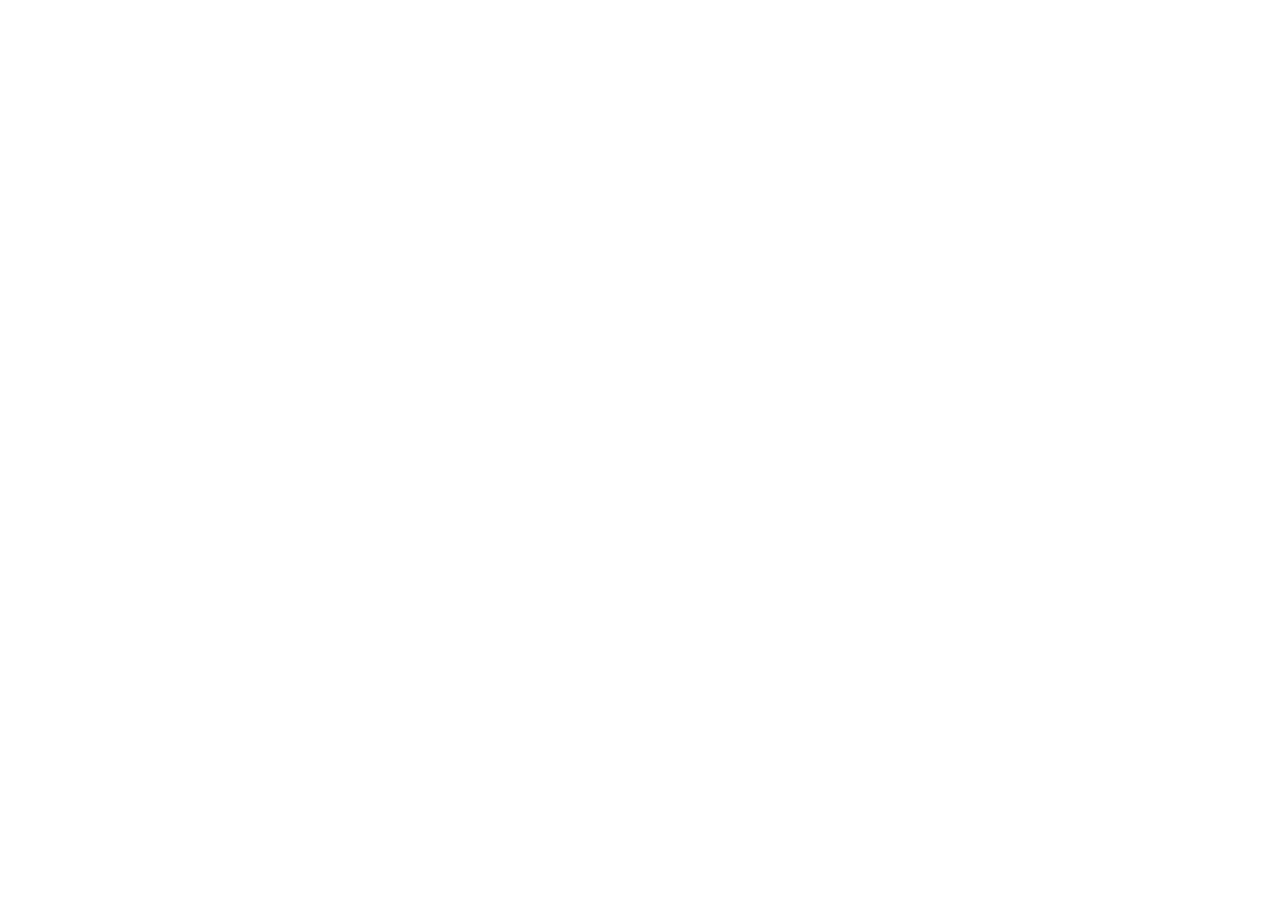
==== index.html @ 03ddaf57 "feat: se sube arquitectura del proyecto" ====
<!DOCTYPE html>
<html lang="en">
<head>
    <meta charset="UTF-8">
    <meta name="viewport" content="width=device-width, initial-scale=1.0">
    <title>My Buss</title>
</head>
<body>
    
</body>
</html>
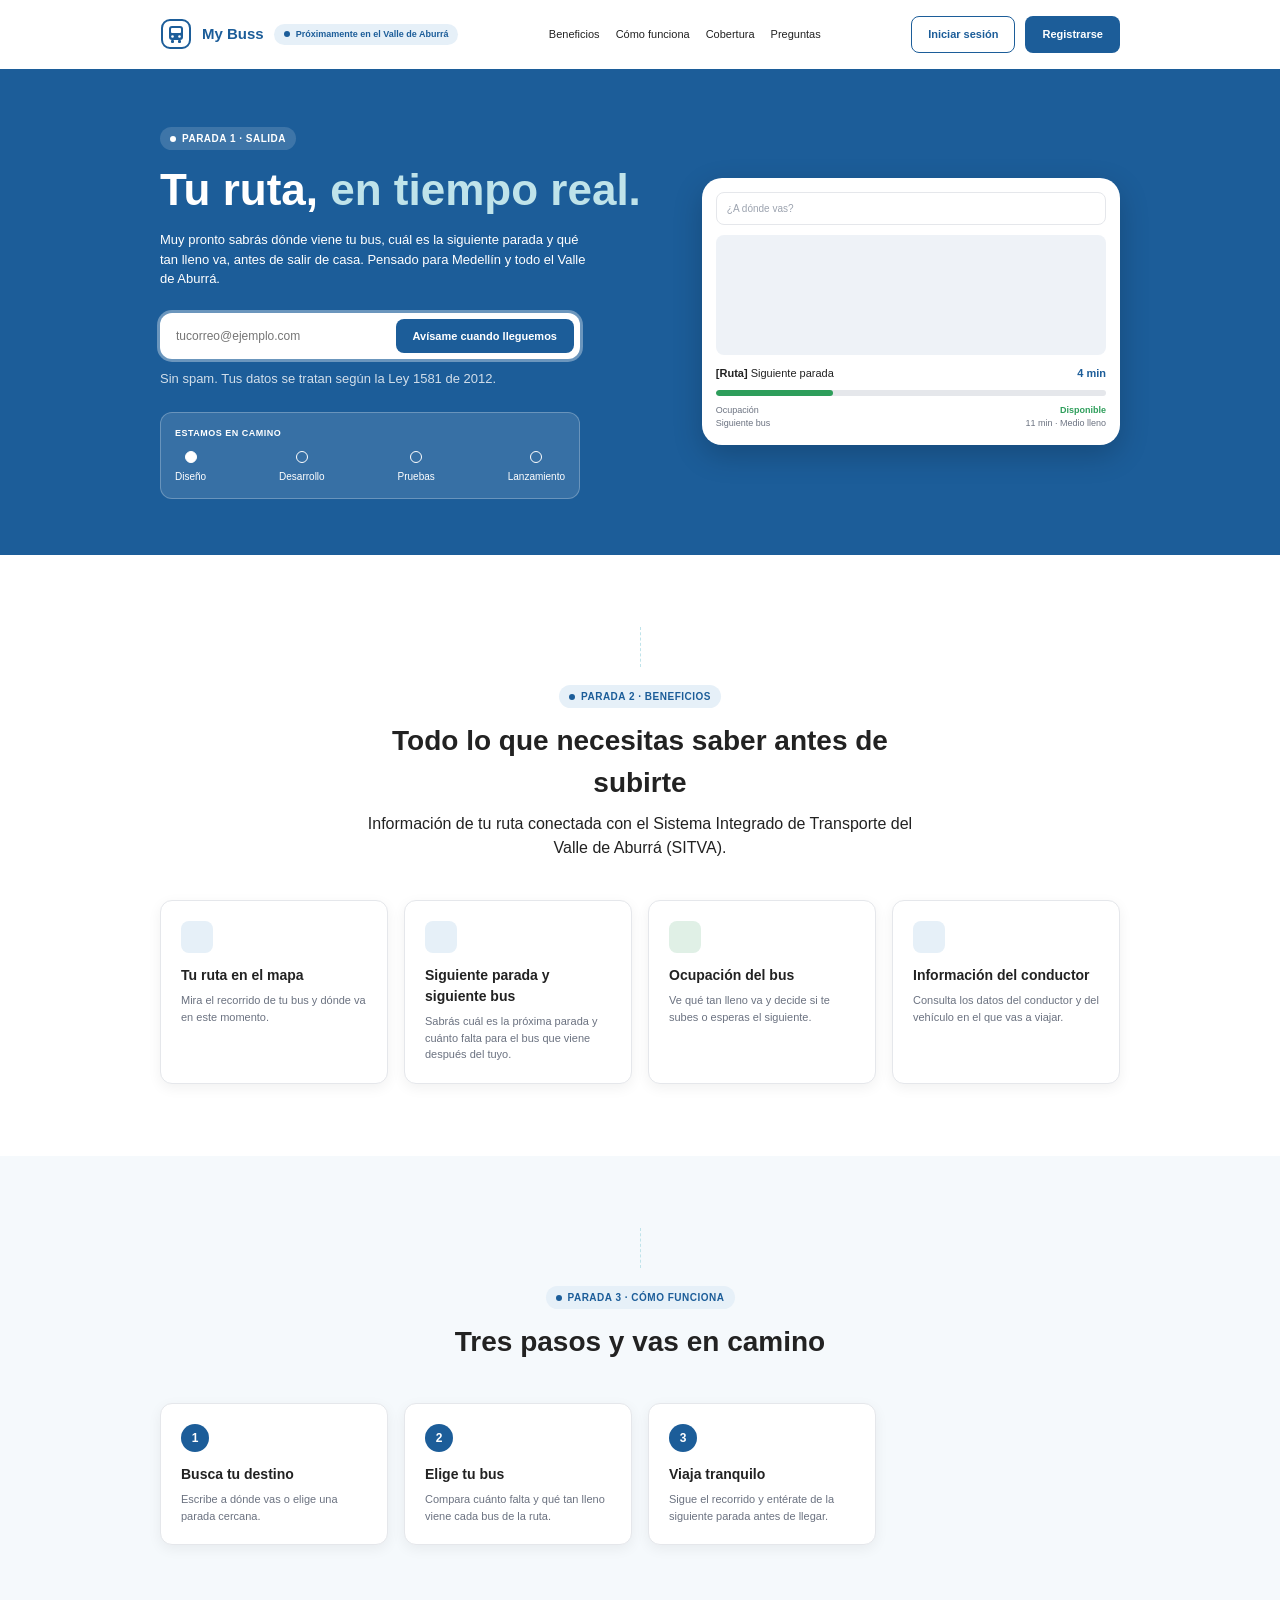
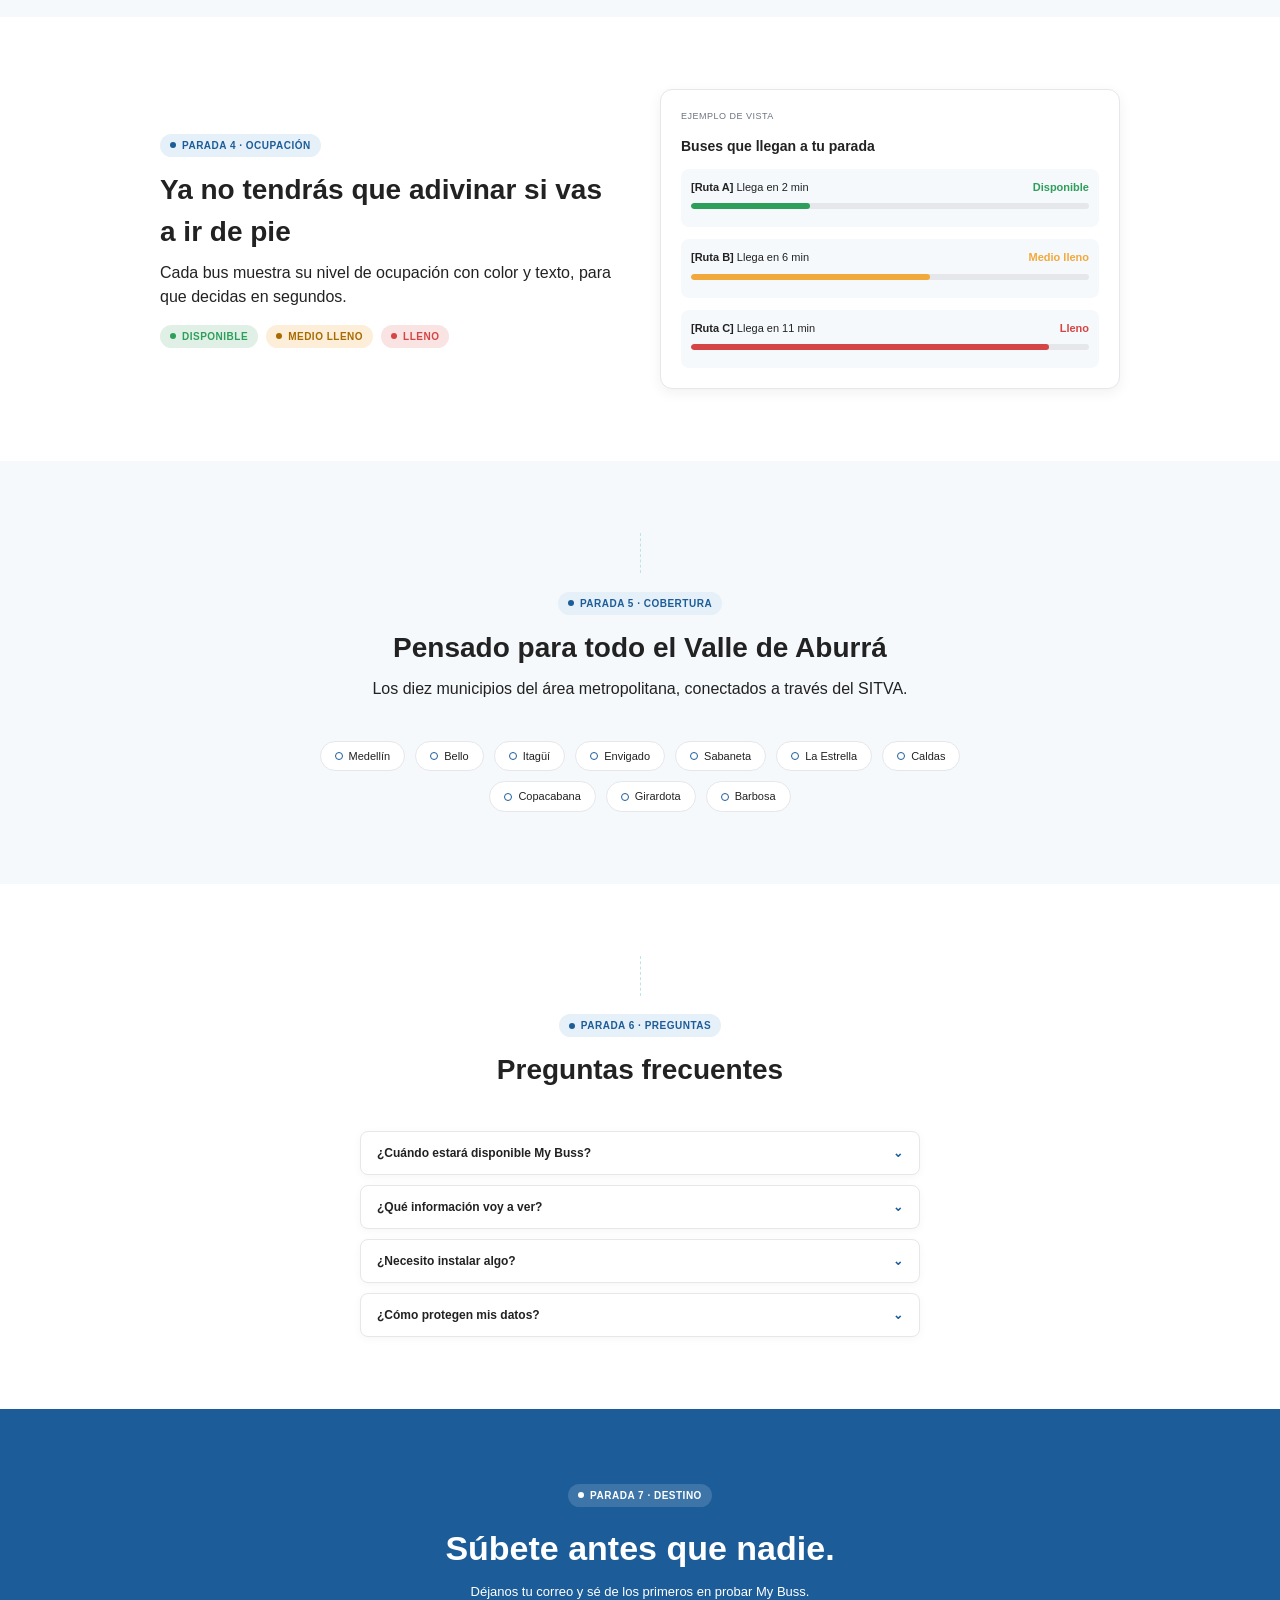
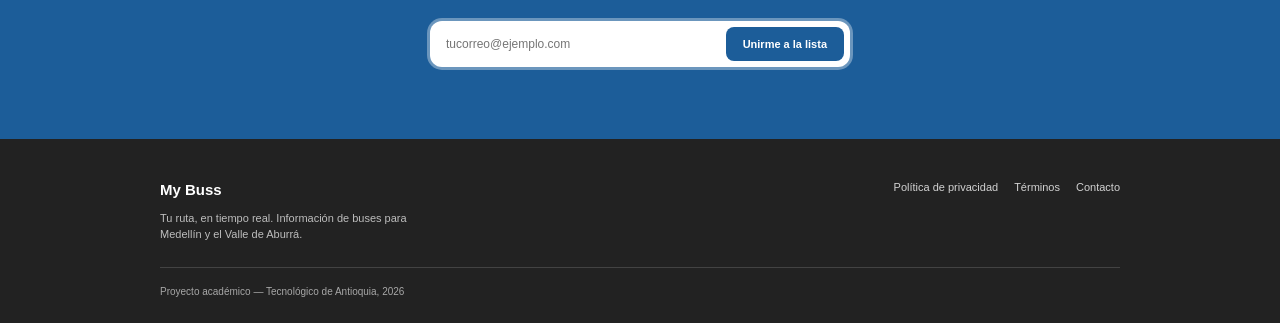
==== commit 653ee8e5: "se linkea el proyecto en el index.html" ====
--- a/index.html
+++ b/index.html
@@ -1,11 +1,14 @@
 <!DOCTYPE html>
 <html lang="en">
+
 <head>
     <meta charset="UTF-8">
-    <meta name="viewport" content="width=device-width, initial-scale=1.0">
+    <meta http-equiv="refresh" content="0; url=pages/landingpage.html">
     <title>My Buss</title>
 </head>
+
 <body>
-    
+
 </body>
+
 </html>
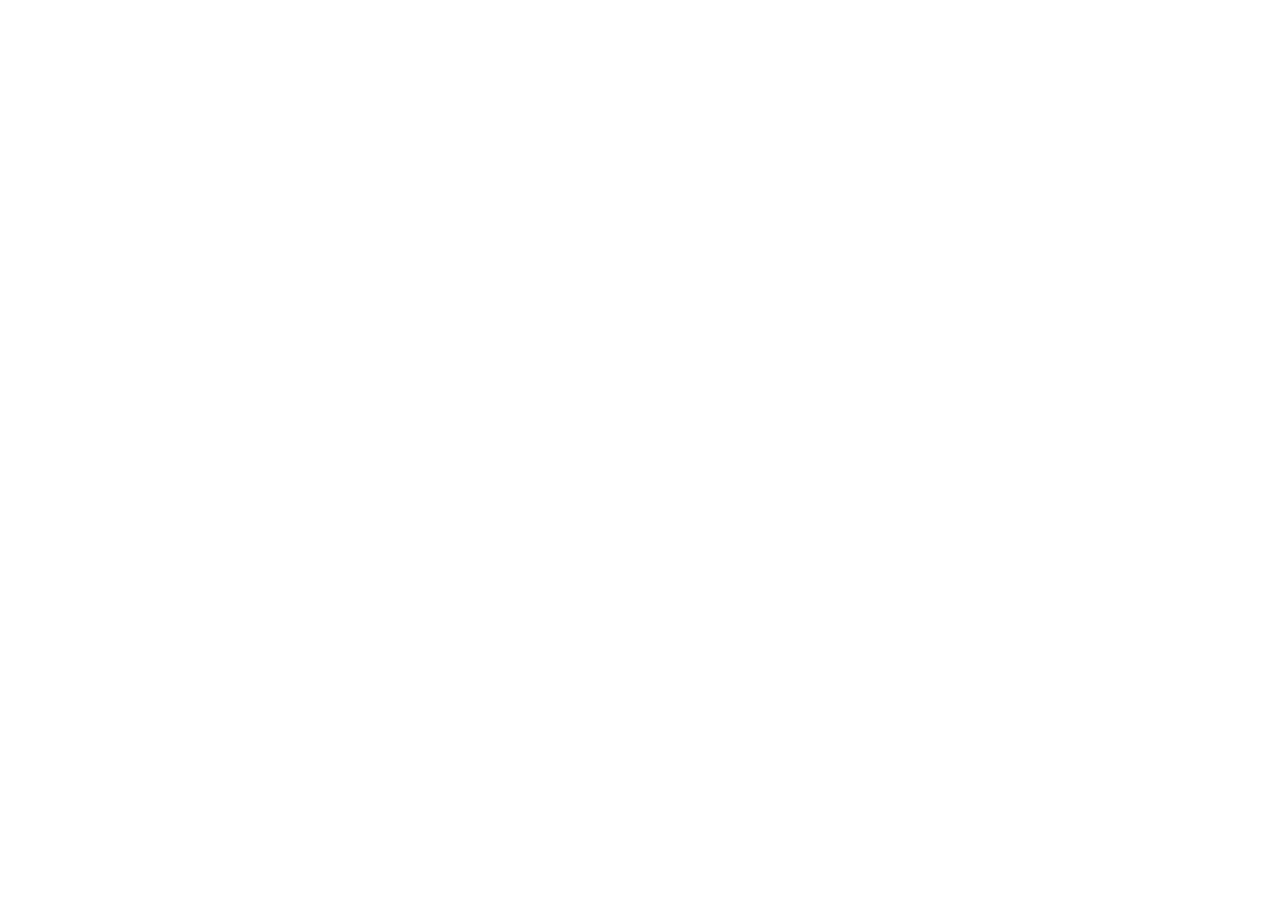
==== commit fa48b494: "Revert "Feature/editar perfil"" ====
--- a/index.html
+++ b/index.html
@@ -1,14 +1,11 @@
 <!DOCTYPE html>
 <html lang="en">
-
 <head>
     <meta charset="UTF-8">
-    <meta http-equiv="refresh" content="0; url=pages/landingpage.html">
+    <meta name="viewport" content="width=device-width, initial-scale=1.0">
     <title>My Buss</title>
 </head>
-
 <body>
-
+    
 </body>
-
 </html>
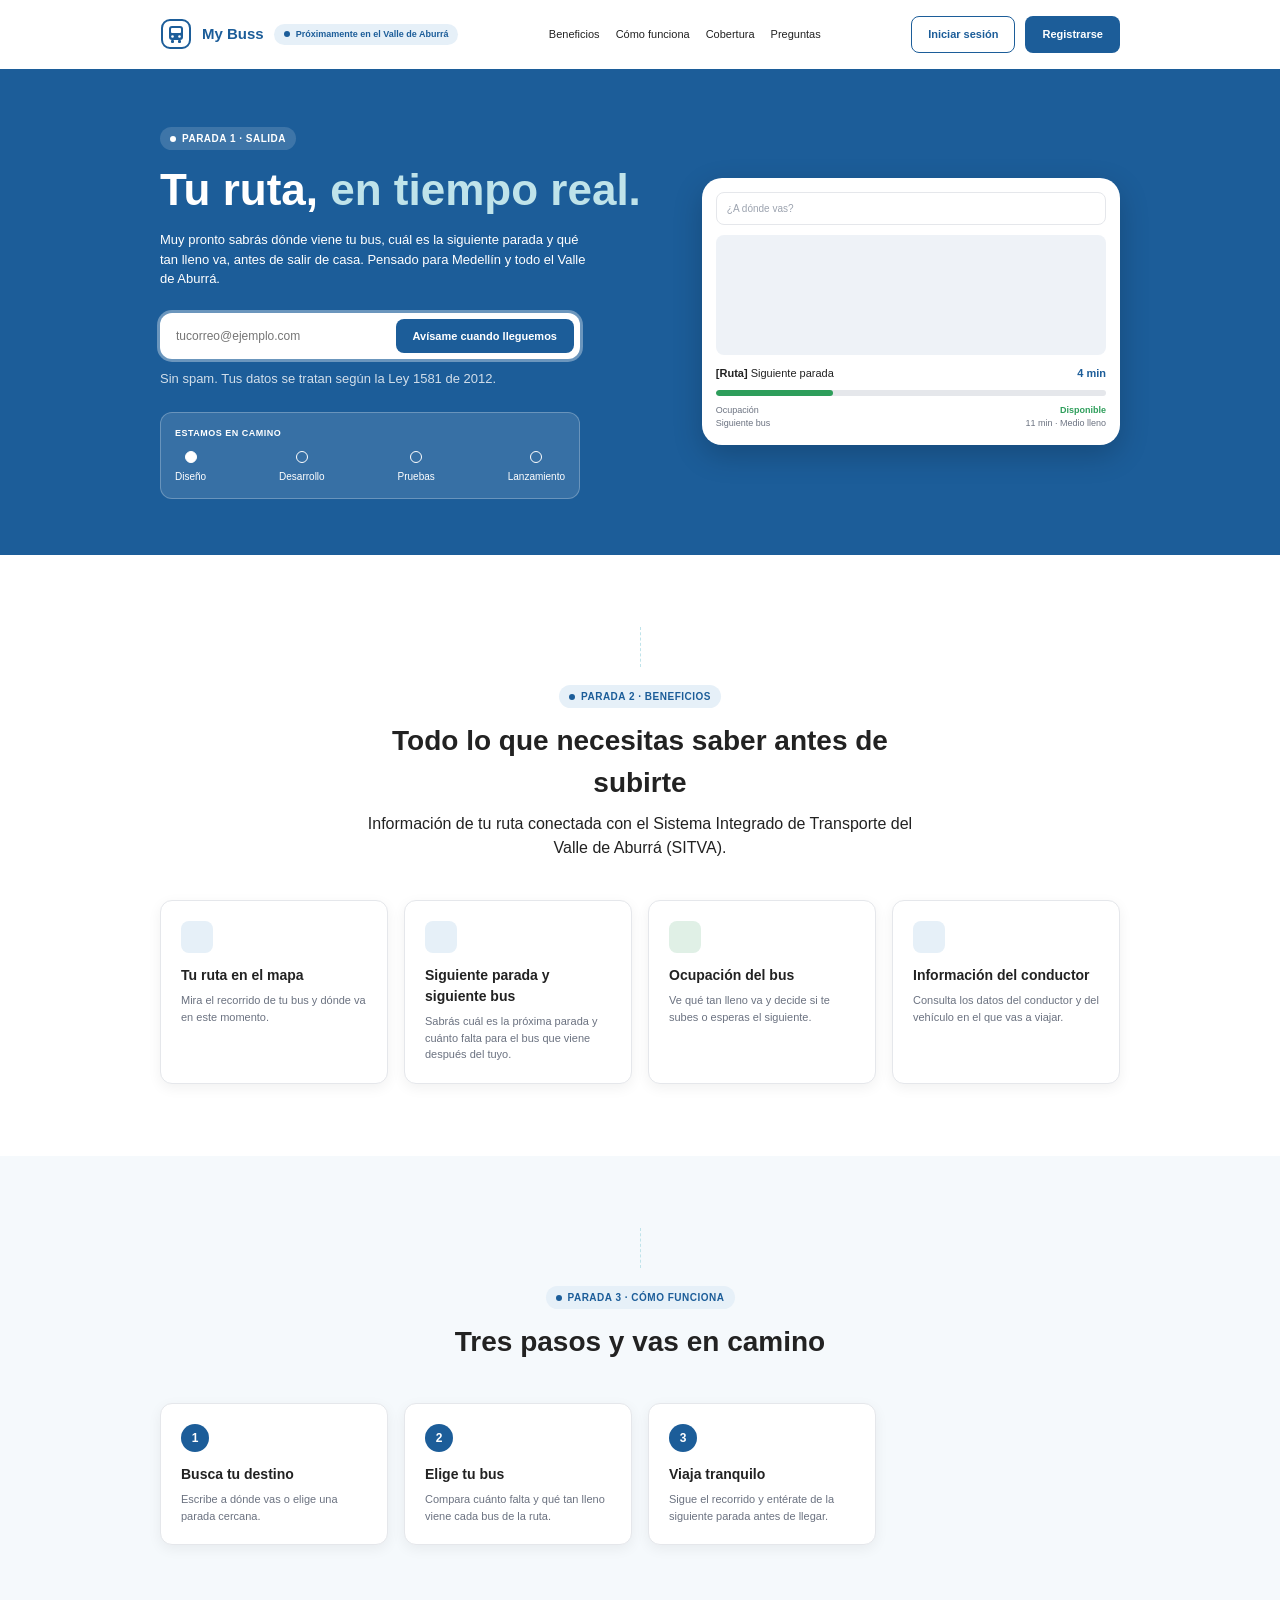
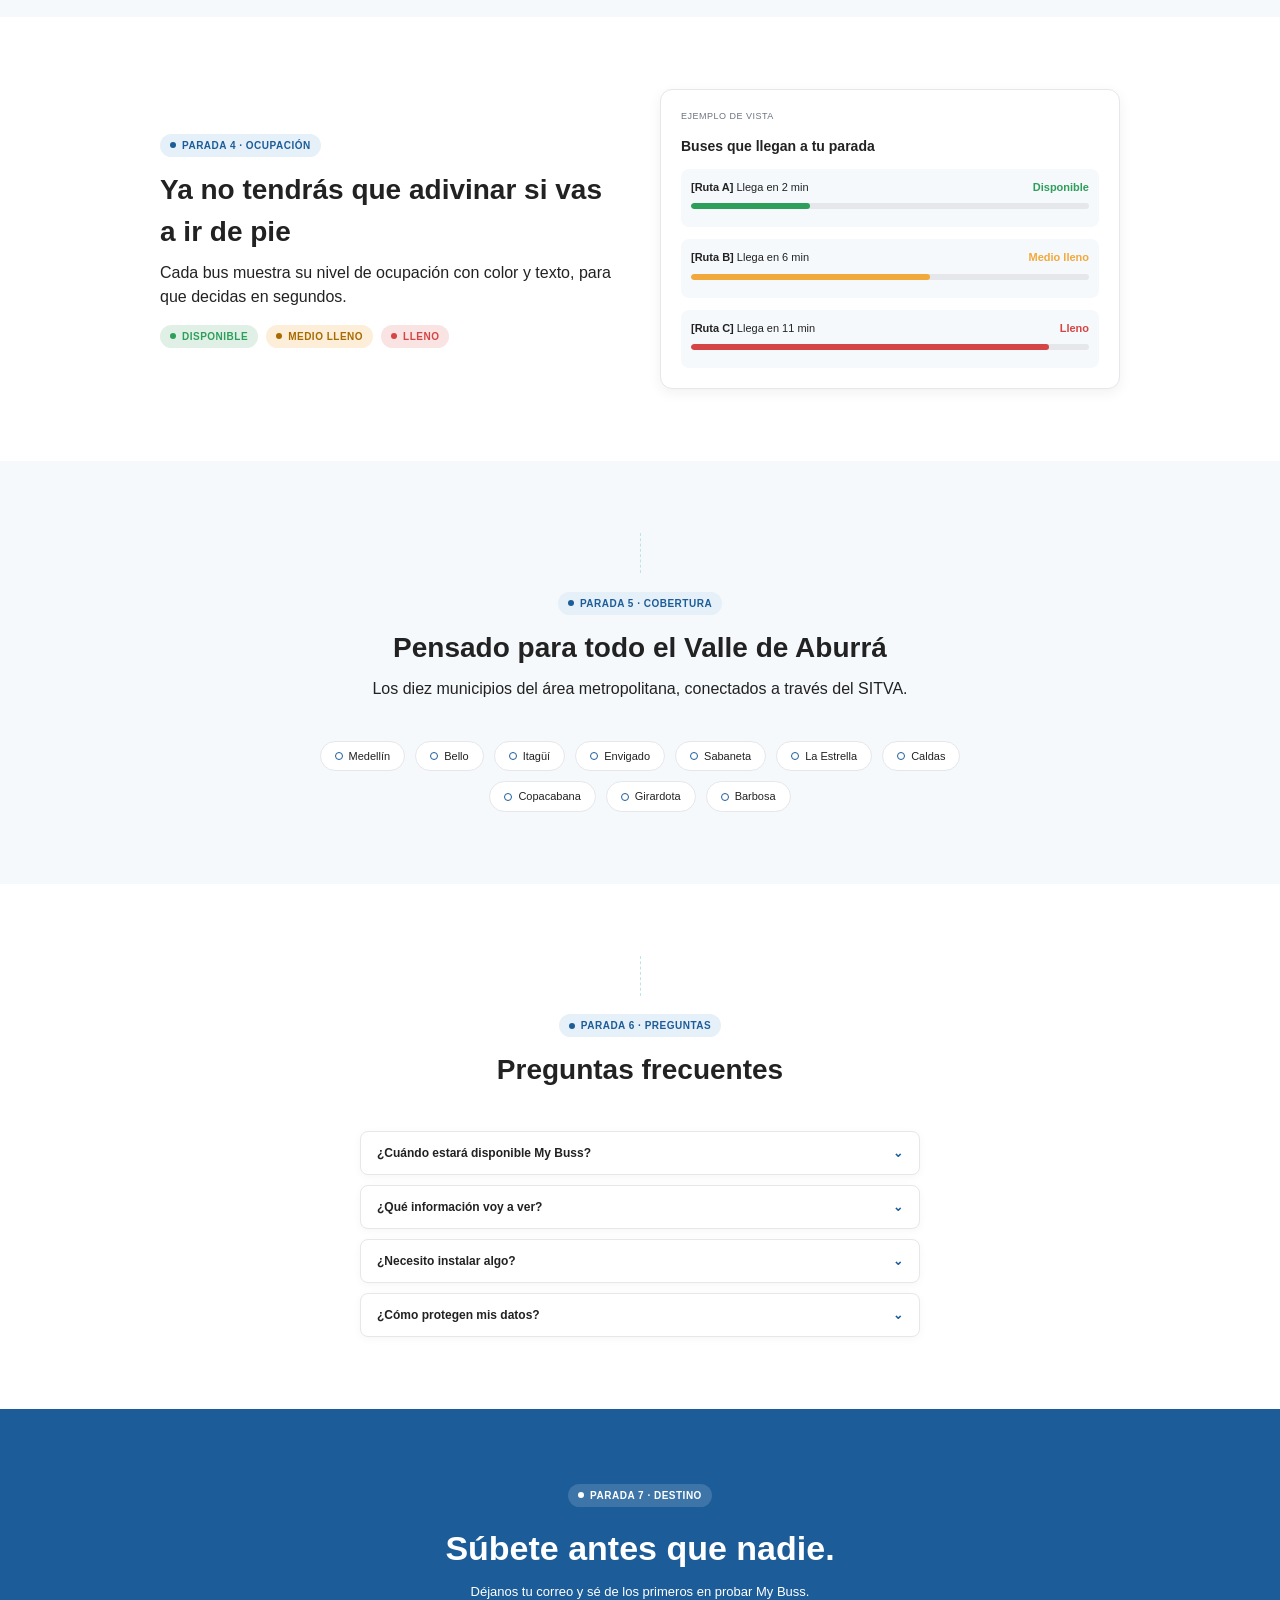
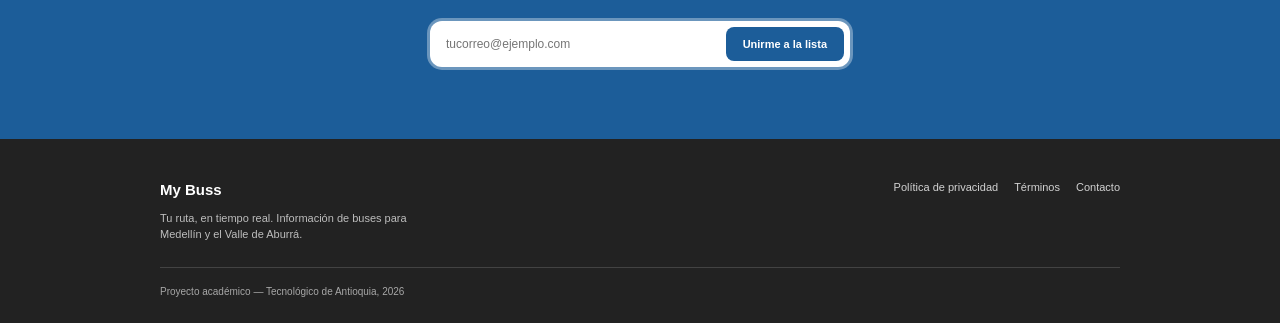
==== commit 790c73d5: "Merge pull request #22 from MyBuss-Subete-a-MyBuss/dev Dev" ====
--- a/index.html
+++ b/index.html
@@ -1,11 +1,14 @@
 <!DOCTYPE html>
 <html lang="en">
+
 <head>
     <meta charset="UTF-8">
-    <meta name="viewport" content="width=device-width, initial-scale=1.0">
+    <meta http-equiv="refresh" content="0; url=pages/landingpage.html">
     <title>My Buss</title>
 </head>
+
 <body>
-    
+
 </body>
+
 </html>
